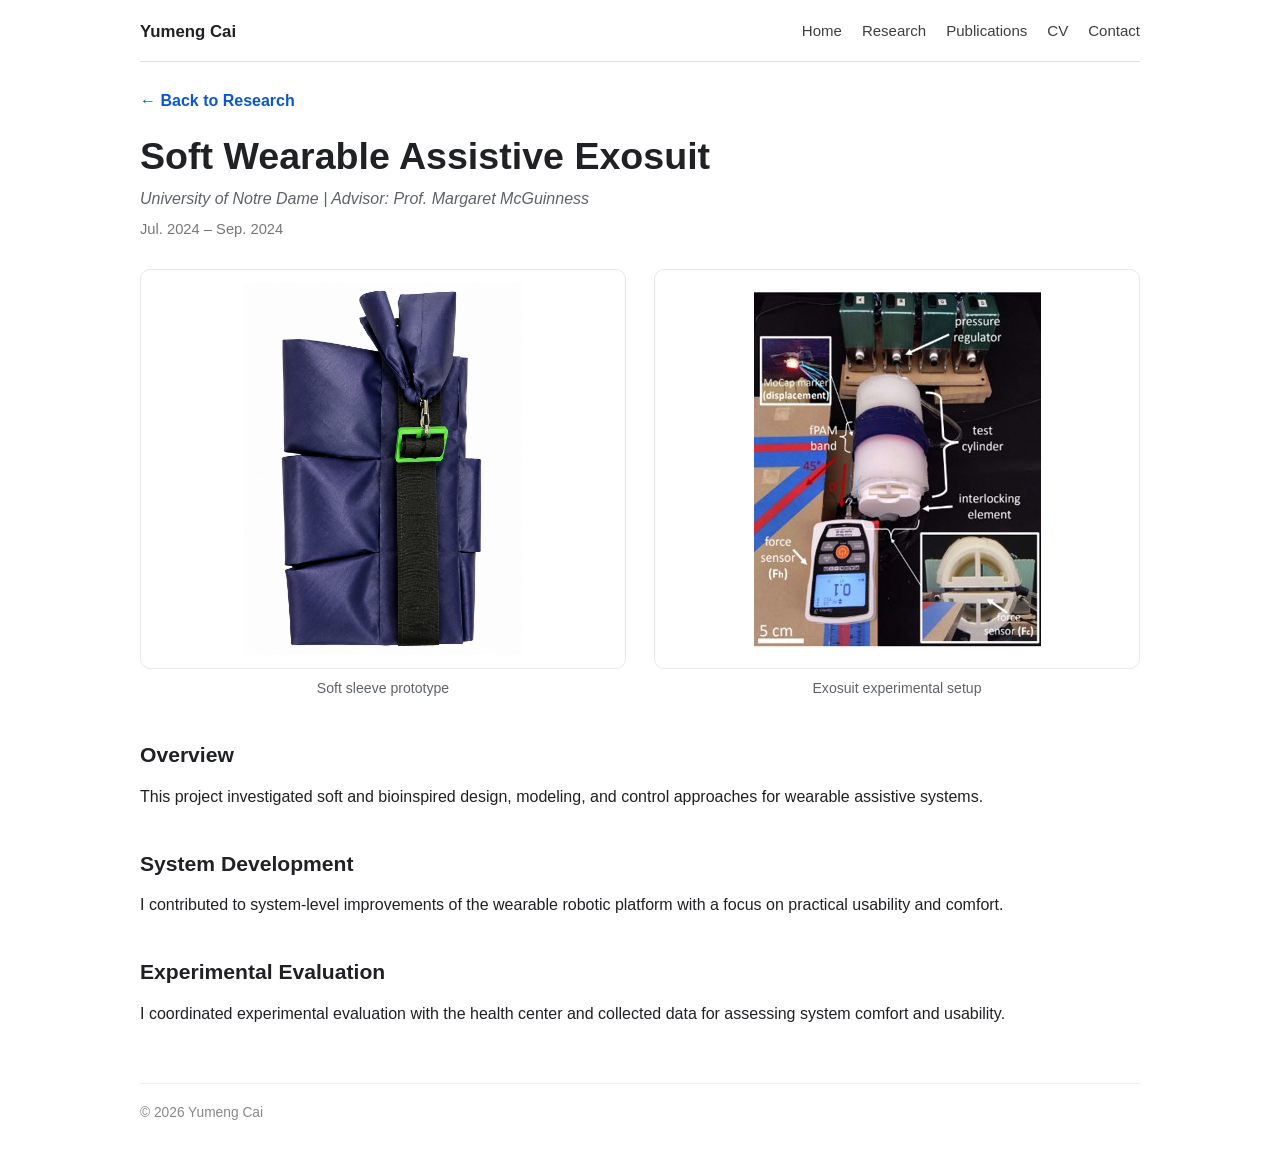
==== projects/exosuit.html @ b79309a0 "Add soft sleeve image to exosuit project" ====
<!DOCTYPE html>

<html lang="en">

<head>

  <meta charset="UTF-8">

  <meta name="viewport" content="width=device-width, initial-scale=1.0">

  <title>
    Soft Wearable Assistive Exosuit | Yumeng Cai
  </title>

  <link rel="stylesheet" href="../styles.css">

</head>


<body>


  <header class="topbar">

    <a class="site-name" href="../index.html">
      Yumeng Cai
    </a>

    <nav class="topnav">

      <a href="../index.html">Home</a>
      <a href="../index.html#research">Research</a>
      <a href="../index.html#publications">Publications</a>

      <a
        href="../Yumeng_Cai_CV.pdf"
        target="_blank">
        CV
      </a>

      <a href="../index.html#contact">Contact</a>

    </nav>

  </header>



  <main class="project-page">


    <a
      class="back-link"
      href="../index.html#research">

      ← Back to Research

    </a>



    <header class="project-header">


      <h1>
        Soft Wearable Assistive Exosuit
      </h1>


      <div class="project-header-meta">

        University of Notre Dame |
        Advisor: Prof. Margaret McGuinness

      </div>


      <div class="project-header-date">

        Jul. 2024 – Sep. 2024

      </div>


    </header>



    <div class="figure-grid readable-pair">


      <div class="figure">

        <div class="figure-box">

          <img
            src="../images/soft_sleeve.png"
            alt="Soft sleeve wearable assistive device">

        </div>

        <div class="caption">
          Soft sleeve prototype
        </div>

      </div>


      <div class="figure">

        <div class="figure-box">

          <img
            src="../images/exosuit.jpg"
            alt="Soft wearable assistive exosuit">

        </div>

        <div class="caption">
          Exosuit experimental setup
        </div>

      </div>


    </div>



    <section class="project-section">


      <h2>
        Overview
      </h2>


      <p>

        This project investigated soft and bioinspired
        design, modeling, and control approaches
        for wearable assistive systems.

      </p>


    </section>



    <section class="project-section">


      <h2>
        System Development
      </h2>


      <p>

        I contributed to system-level improvements
        of the wearable robotic platform
        with a focus on practical usability and comfort.

      </p>


    </section>



    <section class="project-section">


      <h2>
        Experimental Evaluation
      </h2>


      <p>

        I coordinated experimental evaluation
        with the health center and collected data
        for assessing system comfort and usability.

      </p>


    </section>


  </main>



  <footer>

    © 2026 Yumeng Cai

  </footer>


</body>

</html>
---- styles.css ----
:root {
  --text: #202124;
  --muted: #5f6368;
  --line: #e0e0e0;
  --blue: #0b57d0;
  --panel: #fafafa;
}

* {
  box-sizing: border-box;
}

html {
  scroll-behavior: smooth;
}

body {
  margin: 0;
  font-family: Arial, Helvetica, sans-serif;
  color: var(--text);
  background: #ffffff;
  line-height: 1.65;
}

a {
  color: var(--blue);
  text-decoration: none;
}

a:hover {
  text-decoration: underline;
}

h1,
h2,
h3 {
  margin-top: 0;
  color: var(--text);
}

h1 {
  font-size: 2.35rem;
  line-height: 1.18;
  margin-bottom: 8px;
}

h2 {
  font-size: 1.35rem;
  margin-bottom: 12px;
}

p {
  margin-top: 0;
}

/* =========================================================
   PROJECT PAGE WIDTH
   ========================================================= */

.project-page {
  width: min(1000px, calc(100% - 40px));
  margin: 0 auto;
}

/* =========================================================
   TOP NAVIGATION
   ========================================================= */

.topbar {
  width: min(1000px, calc(100% - 40px));
  margin: 0 auto;
  display: flex;
  justify-content: space-between;
  align-items: center;
  gap: 18px;
  padding: 18px 0 15px;
  border-bottom: 1px solid var(--line);
}

.project-page > .topbar {
  width: 100%;
}

.brand,
.site-name {
  color: var(--text);
  font-size: 1.05rem;
  font-weight: 700;
}

.brand:hover,
.site-name:hover {
  text-decoration: none;
}

.topnav {
  display: flex;
  flex-wrap: wrap;
  gap: 20px;
}

.topnav a {
  color: #3c4043;
  font-size: 0.94rem;
}

/* =========================================================
   BACK LINK + HEADER
   ========================================================= */

.back,
.back-link {
  display: inline-block;
  margin: 26px 0 20px;
  font-weight: 600;
}

.project-header {
  margin-bottom: 26px;
}

.project-meta,
.project-header-meta {
  color: var(--muted);
  font-style: italic;
}

.project-date,
.project-header-date {
  margin-top: 4px;
  color: #777;
  font-size: 0.92rem;
}

/* =========================================================
   STANDARD TWO-IMAGE / MULTI-IMAGE PROJECT LAYOUT
   ========================================================= */

.figure-grid,
.detail-two,
.detail-image-grid {
  display: grid;
  grid-template-columns: repeat(2, minmax(0, 1fr));
  gap: 24px;
  align-items: start;
  margin: 28px 0 38px;
}

.figure,
.detail-figure {
  min-width: 0;
  text-align: center;
}

.figure-grid > .figure:only-child,
.detail-two > .detail-figure:only-child,
.detail-image-grid > .detail-figure:only-child {
  grid-column: 1 / -1;
  width: min(680px, 100%);
  justify-self: center;
}

.figure-box,
.detail-image-box {
  width: 100%;
  height: 340px;
  display: flex;
  align-items: center;
  justify-content: center;
  overflow: hidden;
  padding: 14px;
  background: #ffffff;
  border: 1px solid #e8e8e8;
  border-radius: 10px;
}

.figure-box img,
.detail-image-box img {
  display: block;
  max-width: 100%;
  max-height: 312px;
  width: auto;
  height: auto;
  object-fit: contain;
  margin: 0 auto;
}

.caption,
.detail-caption {
  margin-top: 8px;
  color: var(--muted);
  font-size: 0.88rem;
  text-align: center;
}

/* =========================================================
   LARGE FIGURES
   For diagrams / multi-panel scientific figures that must be
   readable directly on the page without opening or zooming.
   Add class="large-figures" to the figure grid.
   ========================================================= */

.large-figures {
  grid-template-columns: 1fr !important;
  gap: 34px !important;
}

.large-figures > .figure,
.large-figures > .detail-figure,
.large-figures > .figure:only-child,
.large-figures > .detail-figure:only-child {
  width: 100% !important;
  max-width: 100% !important;
  grid-column: 1 / -1 !important;
  justify-self: stretch !important;
}

.large-figures .figure-box,
.large-figures .detail-image-box {
  height: 540px;
  padding: 16px;
}

.large-figures .figure-box img,
.large-figures .detail-image-box img {
  max-height: 508px;
  max-width: 100%;
}

/* Slightly larger while retaining a two-column pair. */
.readable-pair {
  gap: 28px !important;
}

.readable-pair .figure-box,
.readable-pair .detail-image-box {
  height: 400px;
}

.readable-pair .figure-box img,
.readable-pair .detail-image-box img {
  max-height: 372px;
}

/* =========================================================
   SINGLE-IMAGE PROJECTS
   ========================================================= */

.project-hero-image {
  display: block;
  max-width: min(640px, 100%);
  max-height: 360px;
  width: auto;
  height: auto;
  object-fit: contain;
  margin: 28px 0 38px;
  border-radius: 8px;
}

.detail-single {
  margin: 28px 0 38px;
}

.detail-single img {
  display: block;
  max-width: min(640px, 100%);
  max-height: 360px;
  width: auto;
  height: auto;
  object-fit: contain;
}

/* =========================================================
   PROJECT TEXT
   ========================================================= */

.project-section {
  margin-top: 36px;
}

.project-section h2 {
  font-size: 1.32rem;
  margin-bottom: 11px;
}

.project-section p {
  max-width: 880px;
}

/* =========================================================
   RESULT METRICS
   ========================================================= */

.metrics,
.result-highlight {
  display: grid;
  grid-template-columns: repeat(3, minmax(0, 1fr));
  gap: 12px;
  margin: 18px 0 14px;
}

.metric {
  padding: 14px;
  text-align: center;
  background: var(--panel);
  border: 1px solid var(--line);
  border-radius: 9px;
}

.metric strong {
  display: block;
  margin-bottom: 4px;
  font-size: 1.15rem;
}

/* =========================================================
   FOOTER
   ========================================================= */

footer {
  width: min(1000px, calc(100% - 40px));
  margin: 56px auto 0;
  padding: 18px 0 32px;
  border-top: 1px solid #eeeeee;
  color: #888;
  font-size: 0.86rem;
}

.project-page > footer {
  width: 100%;
}

/* =========================================================
   MOBILE
   ========================================================= */

@media (max-width: 760px) {
  .project-page,
  .topbar,
  footer {
    width: calc(100% - 28px);
  }

  .project-page > .topbar,
  .project-page > footer {
    width: 100%;
  }

  .topbar {
    flex-direction: column;
    align-items: flex-start;
  }

  .topnav {
    gap: 12px 16px;
  }

  h1 {
    font-size: 1.85rem;
  }

  .figure-grid,
  .detail-two,
  .detail-image-grid {
    grid-template-columns: 1fr;
    gap: 20px;
  }

  .figure-box,
  .detail-image-box {
    height: 290px;
  }

  .figure-box img,
  .detail-image-box img {
    max-height: 262px;
  }

  .large-figures .figure-box,
  .large-figures .detail-image-box,
  .readable-pair .figure-box,
  .readable-pair .detail-image-box {
    height: 360px;
  }

  .large-figures .figure-box img,
  .large-figures .detail-image-box img,
  .readable-pair .figure-box img,
  .readable-pair .detail-image-box img {
    max-height: 328px;
  }

  .project-hero-image,
  .detail-single img {
    max-height: 320px;
    max-width: 100%;
  }

  .metrics,
  .result-highlight {
    grid-template-columns: 1fr;
  }
}
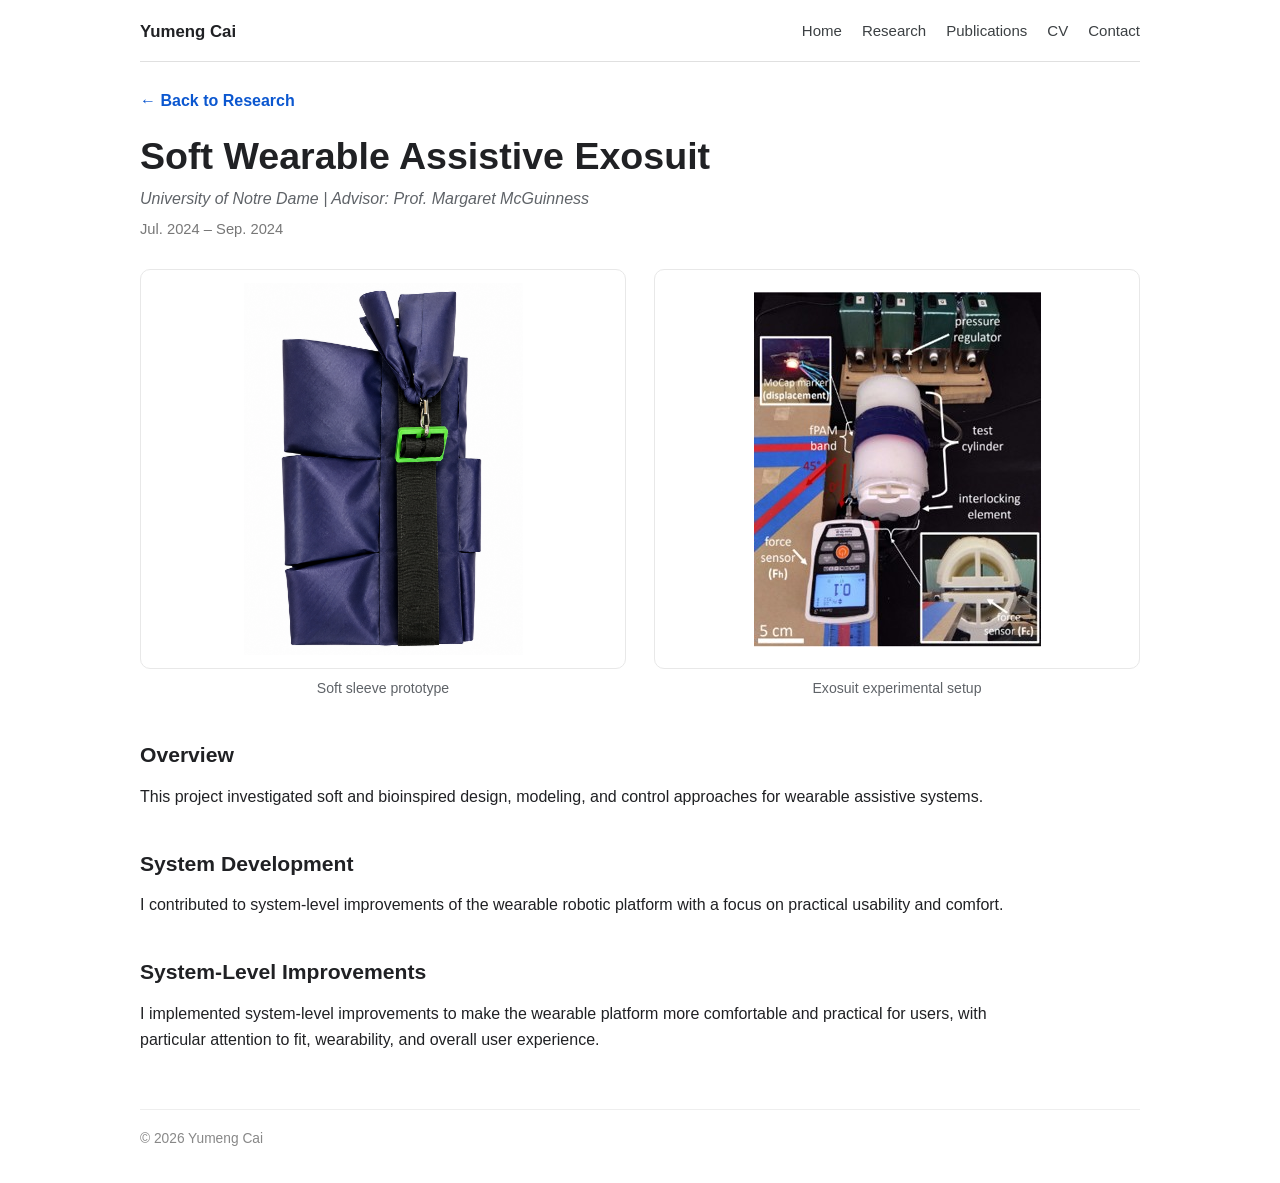
==== commit 2888b720: "Refine exosuit system-level improvement description" ====
--- a/projects/exosuit.html
+++ b/projects/exosuit.html
@@ -173,15 +173,16 @@
 
 
       <h2>
-        Experimental Evaluation
+        System-Level Improvements
       </h2>
 
 
       <p>
 
-        I coordinated experimental evaluation
-        with the health center and collected data
-        for assessing system comfort and usability.
+        I implemented system-level improvements to make
+        the wearable platform more comfortable and practical
+        for users, with particular attention to fit,
+        wearability, and overall user experience.
 
       </p>
 
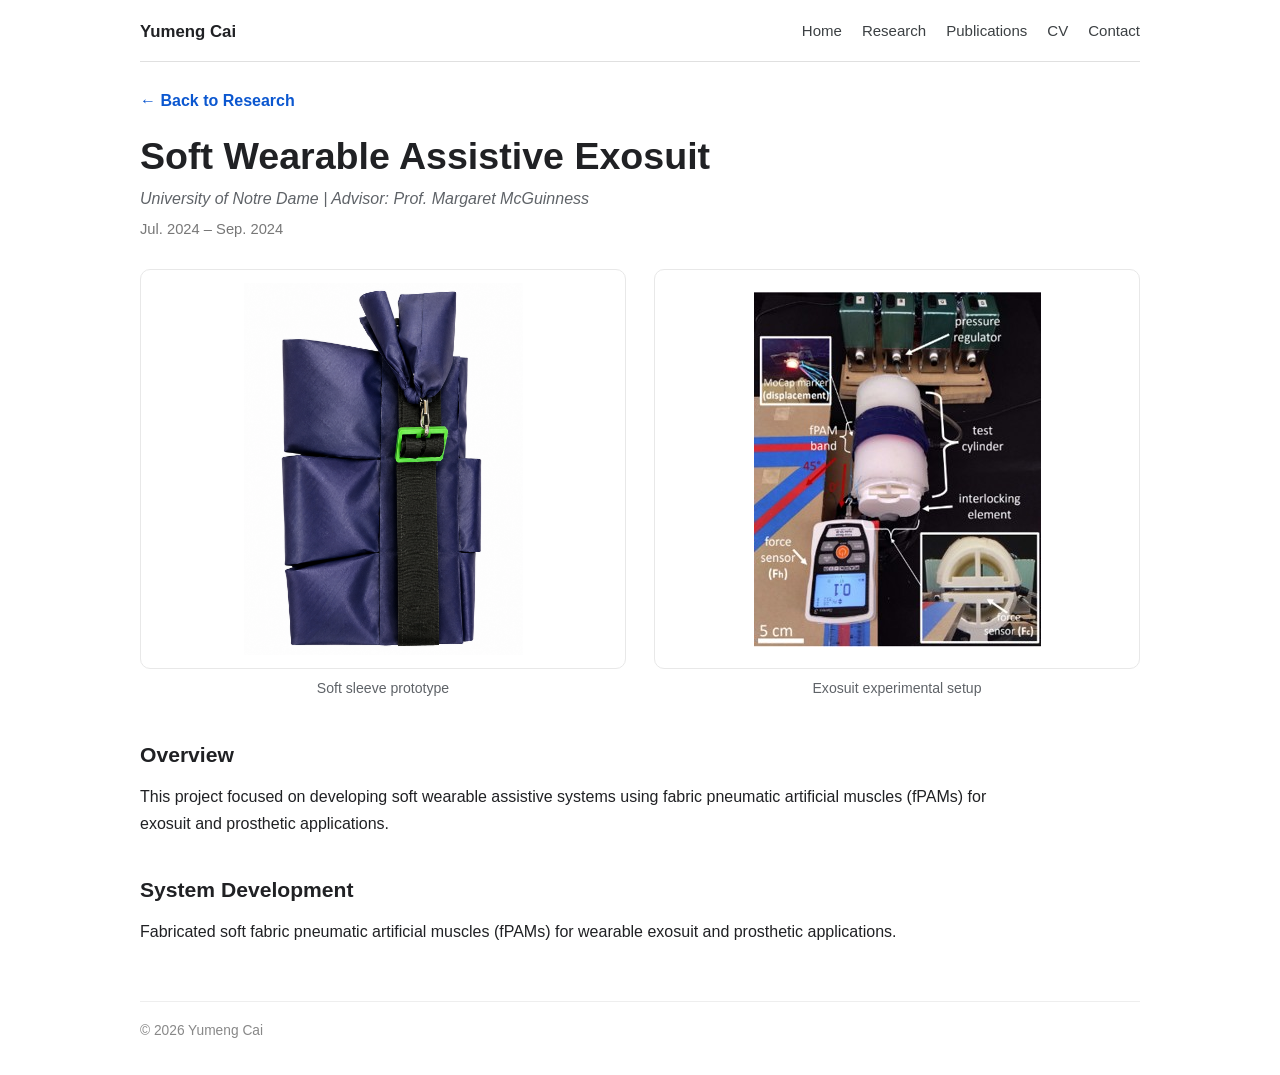
==== commit 31f2e371: "Refine exosuit overview and fabrication description" ====
--- a/projects/exosuit.html
+++ b/projects/exosuit.html
@@ -137,9 +137,7 @@
 
       <p>
 
-        This project investigated soft and bioinspired
-        design, modeling, and control approaches
-        for wearable assistive systems.
+        This project focused on developing soft wearable assistive systems using fabric pneumatic artificial muscles (fPAMs) for exosuit and prosthetic applications.
 
       </p>
 
@@ -158,31 +156,7 @@
 
       <p>
 
-        I contributed to system-level improvements
-        of the wearable robotic platform
-        with a focus on practical usability and comfort.
-
-      </p>
-
-
-    </section>
-
-
-
-    <section class="project-section">
-
-
-      <h2>
-        System-Level Improvements
-      </h2>
-
-
-      <p>
-
-        I implemented system-level improvements to make
-        the wearable platform more comfortable and practical
-        for users, with particular attention to fit,
-        wearability, and overall user experience.
+        Fabricated soft fabric pneumatic artificial muscles (fPAMs) for wearable exosuit and prosthetic applications.
 
       </p>
 
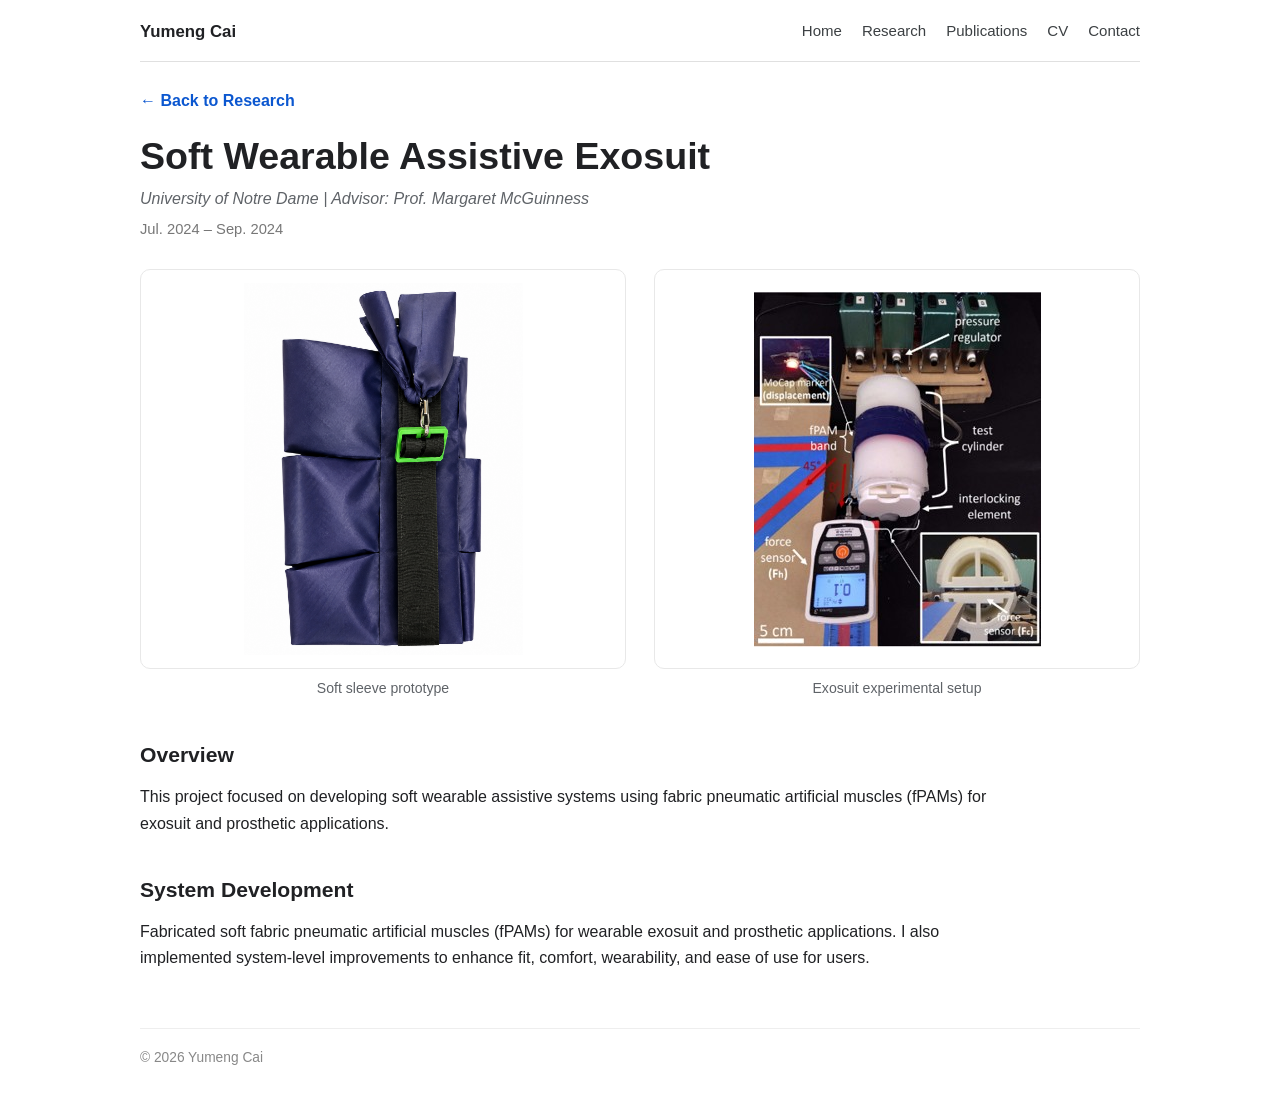
==== commit 635ded06: "Combine exosuit fabrication and system improvements" ====
--- a/projects/exosuit.html
+++ b/projects/exosuit.html
@@ -156,7 +156,7 @@
 
       <p>
 
-        Fabricated soft fabric pneumatic artificial muscles (fPAMs) for wearable exosuit and prosthetic applications.
+        Fabricated soft fabric pneumatic artificial muscles (fPAMs) for wearable exosuit and prosthetic applications. I also implemented system-level improvements to enhance fit, comfort, wearability, and ease of use for users.
 
       </p>
 
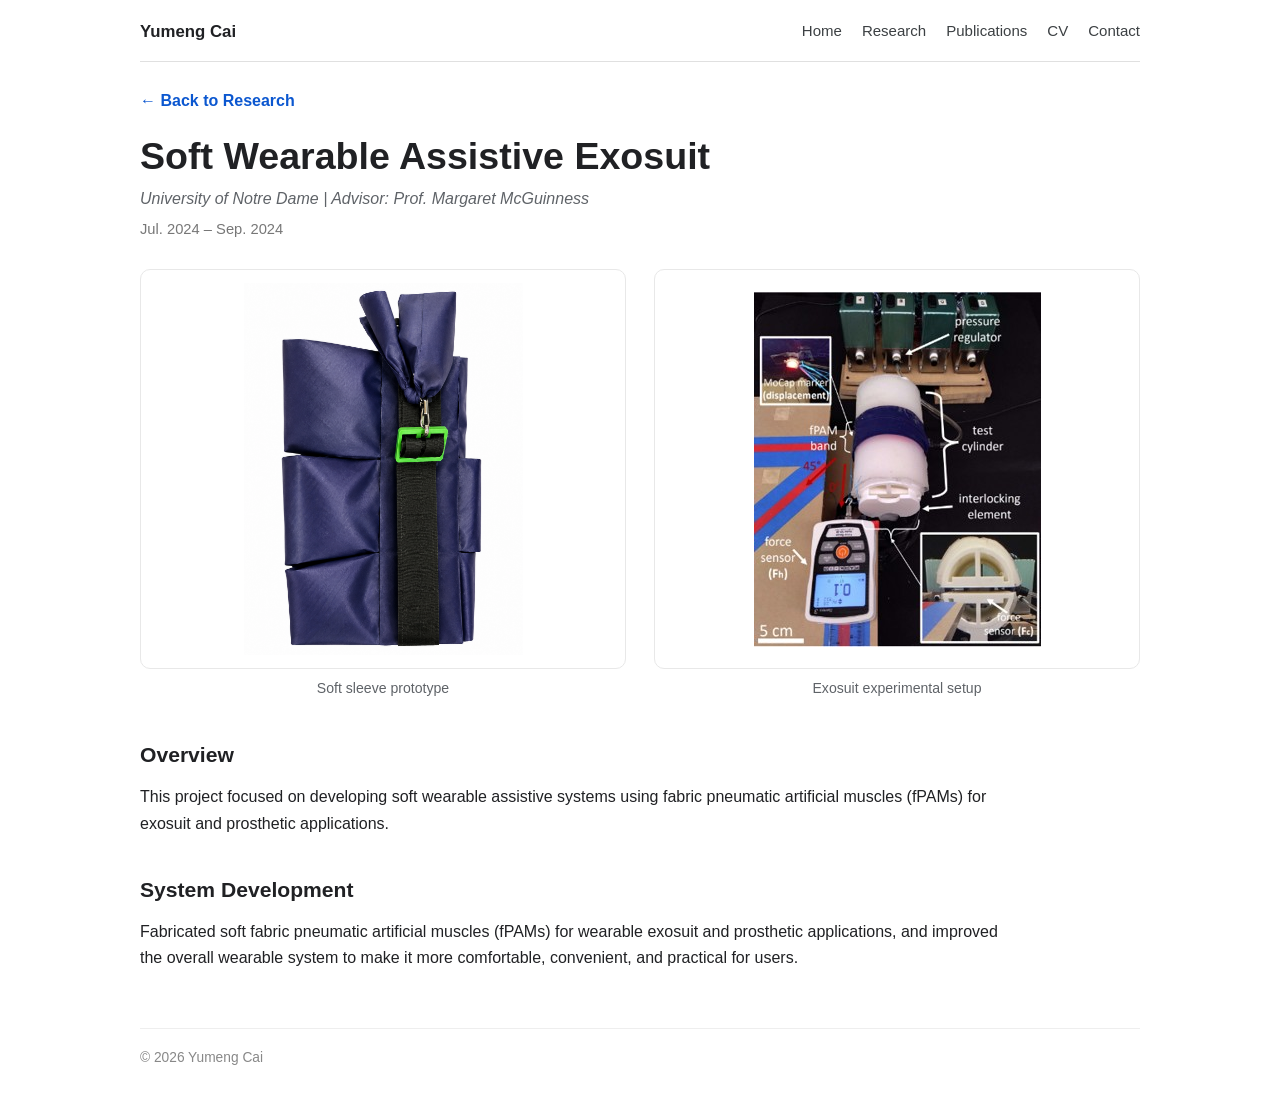
==== commit f8121850: "Clarify exosuit system development contributions" ====
--- a/projects/exosuit.html
+++ b/projects/exosuit.html
@@ -156,7 +156,7 @@
 
       <p>
 
-        Fabricated soft fabric pneumatic artificial muscles (fPAMs) for wearable exosuit and prosthetic applications. I also implemented system-level improvements to enhance fit, comfort, wearability, and ease of use for users.
+        Fabricated soft fabric pneumatic artificial muscles (fPAMs) for wearable exosuit and prosthetic applications, and improved the overall wearable system to make it more comfortable, convenient, and practical for users.
 
       </p>
 
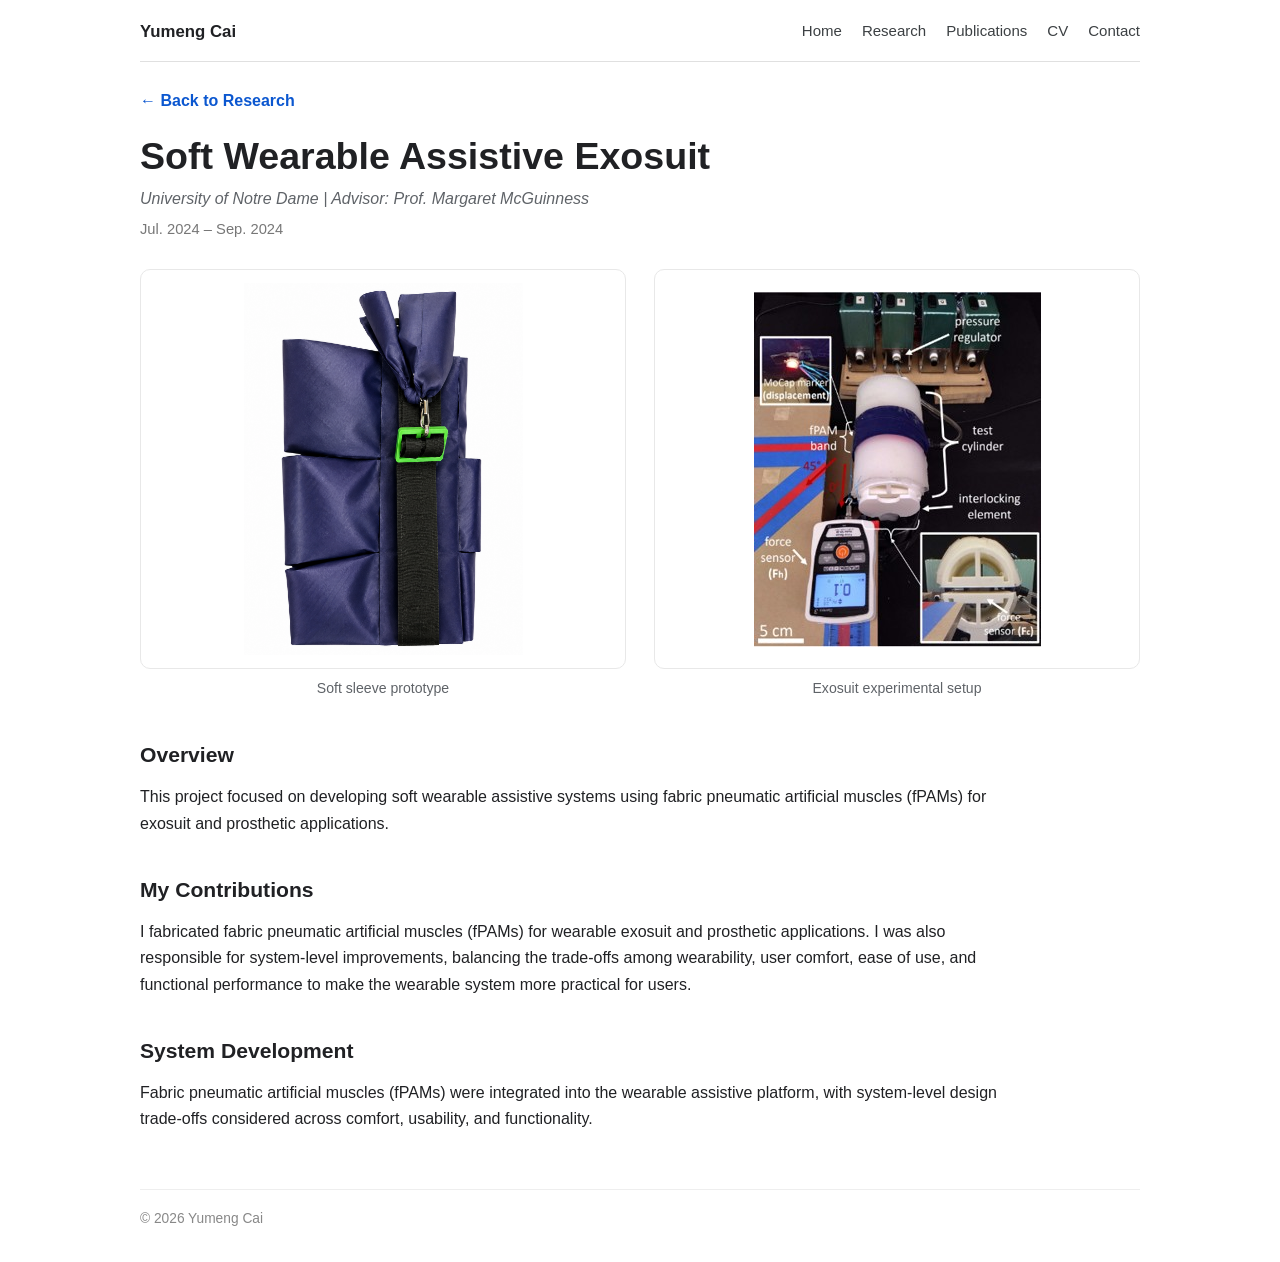
==== commit 422a141f: "Clarify personal research contributions on project page" ====
--- a/projects/exosuit.html
+++ b/projects/exosuit.html
@@ -144,6 +144,11 @@
 
     </section>
 
+    <section class="project-section">
+      <h2>My Contributions</h2>
+      <p>I fabricated fabric pneumatic artificial muscles (fPAMs) for wearable exosuit and prosthetic applications. I was also responsible for system-level improvements, balancing the trade-offs among wearability, user comfort, ease of use, and functional performance to make the wearable system more practical for users.</p>
+    </section>
+
 
 
     <section class="project-section">
@@ -156,7 +161,7 @@
 
       <p>
 
-        Fabricated soft fabric pneumatic artificial muscles (fPAMs) for wearable exosuit and prosthetic applications, and improved the overall wearable system to make it more comfortable, convenient, and practical for users.
+        Fabric pneumatic artificial muscles (fPAMs) were integrated into the wearable assistive platform, with system-level design trade-offs considered across comfort, usability, and functionality.
 
       </p>
 
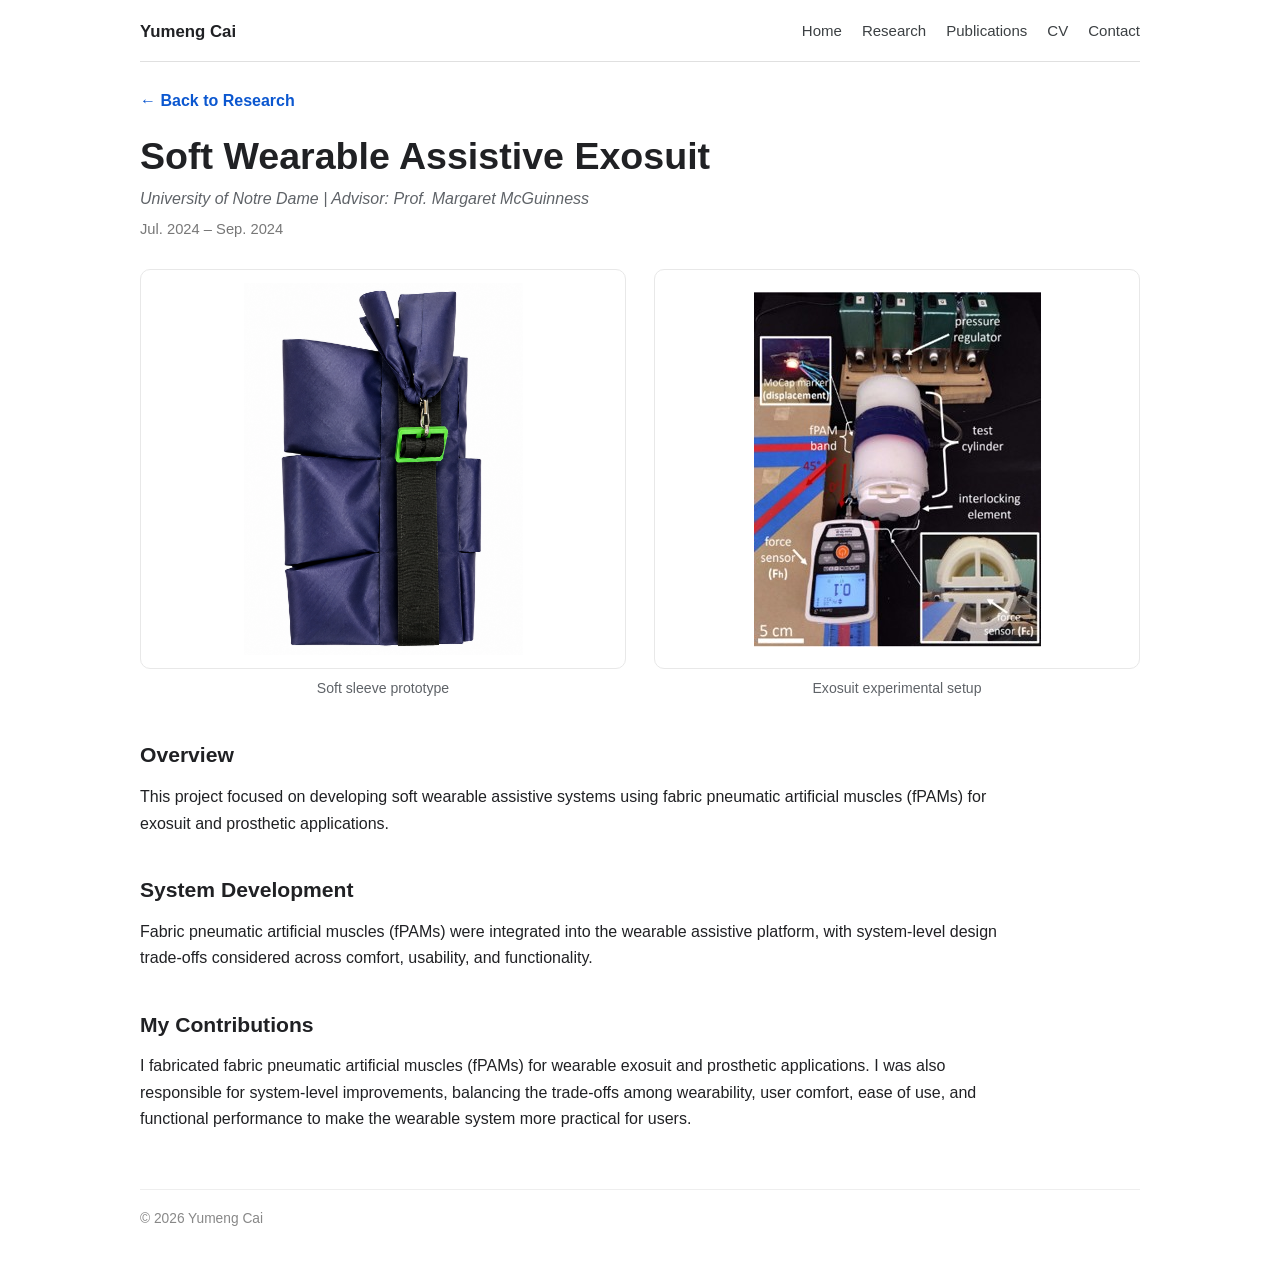
==== commit fc967643: "Move My Contributions to end of project detail page" ====
--- a/projects/exosuit.html
+++ b/projects/exosuit.html
@@ -144,10 +144,7 @@
 
     </section>
 
-    <section class="project-section">
-      <h2>My Contributions</h2>
-      <p>I fabricated fabric pneumatic artificial muscles (fPAMs) for wearable exosuit and prosthetic applications. I was also responsible for system-level improvements, balancing the trade-offs among wearability, user comfort, ease of use, and functional performance to make the wearable system more practical for users.</p>
-    </section>
+
 
 
 
@@ -168,7 +165,10 @@
 
     </section>
 
-
+    <section class="project-section">
+      <h2>My Contributions</h2>
+      <p>I fabricated fabric pneumatic artificial muscles (fPAMs) for wearable exosuit and prosthetic applications. I was also responsible for system-level improvements, balancing the trade-offs among wearability, user comfort, ease of use, and functional performance to make the wearable system more practical for users.</p>
+    </section>
   </main>
 
 
